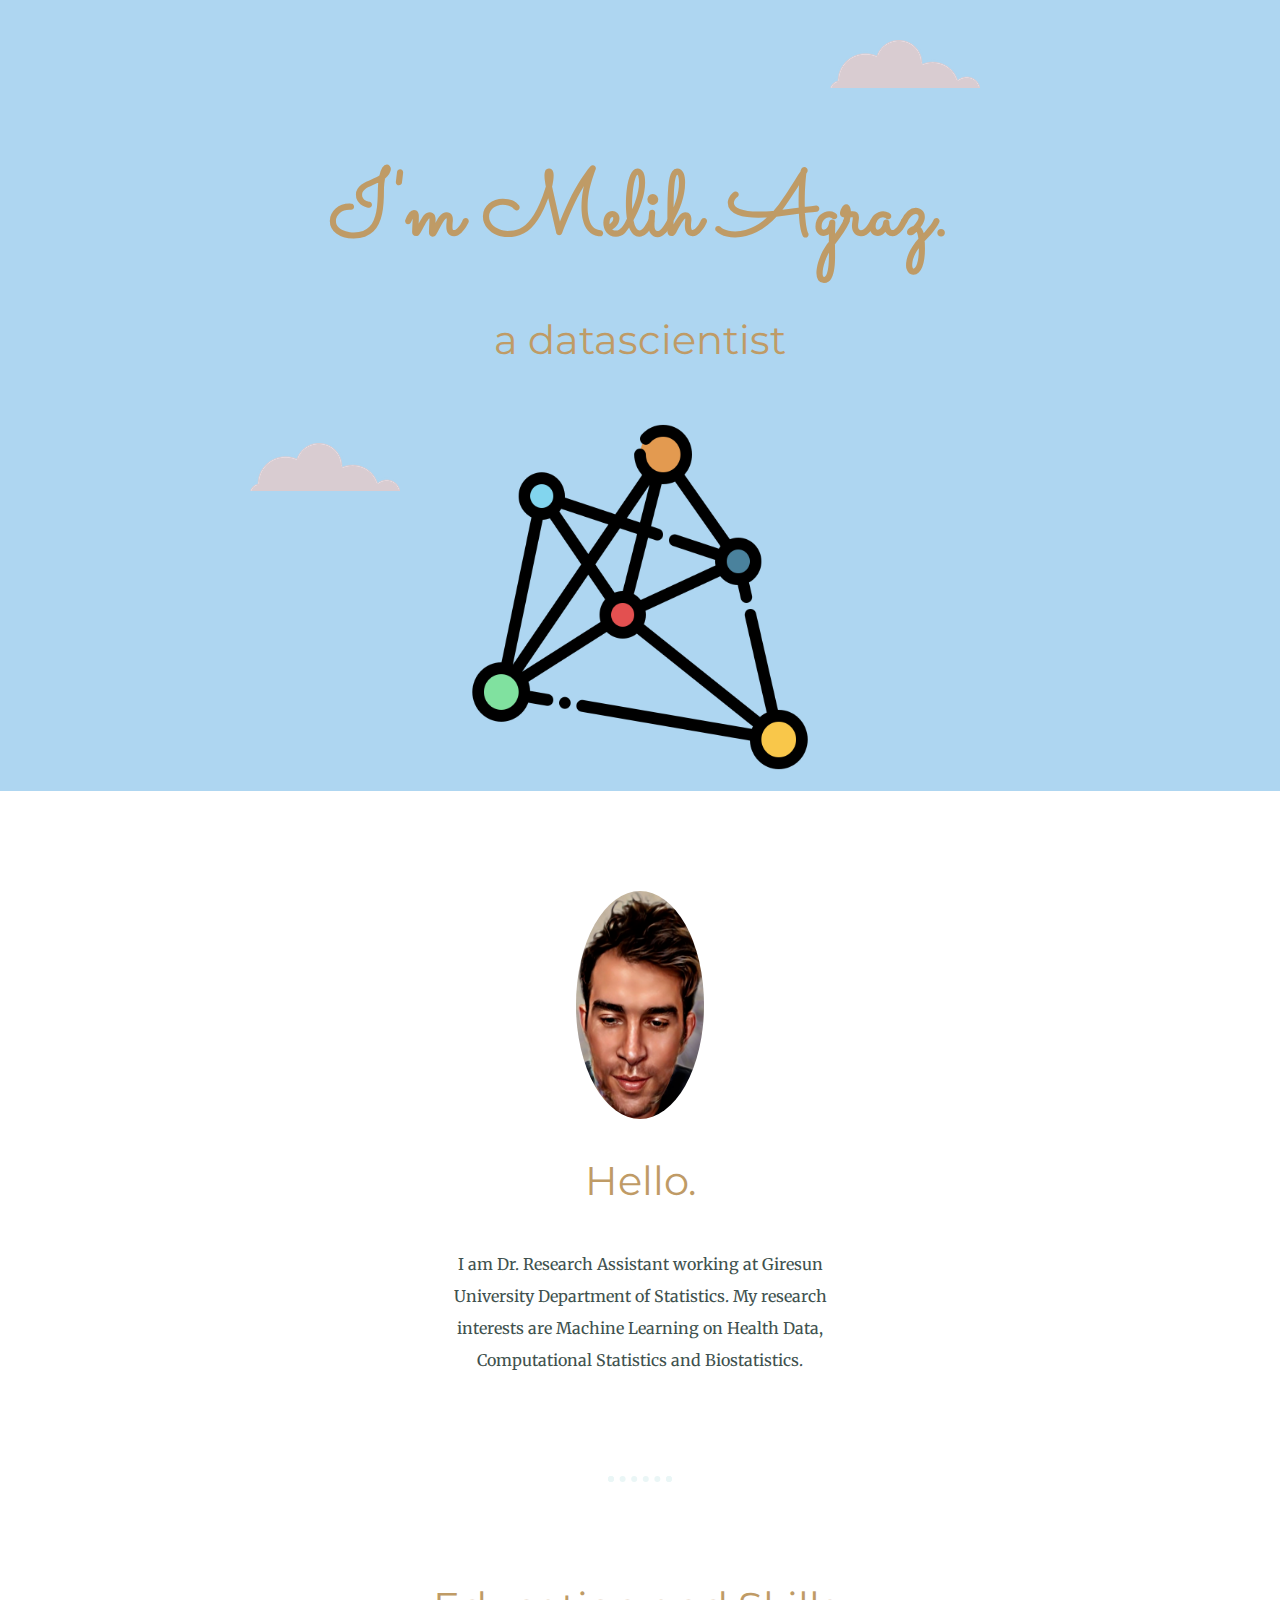
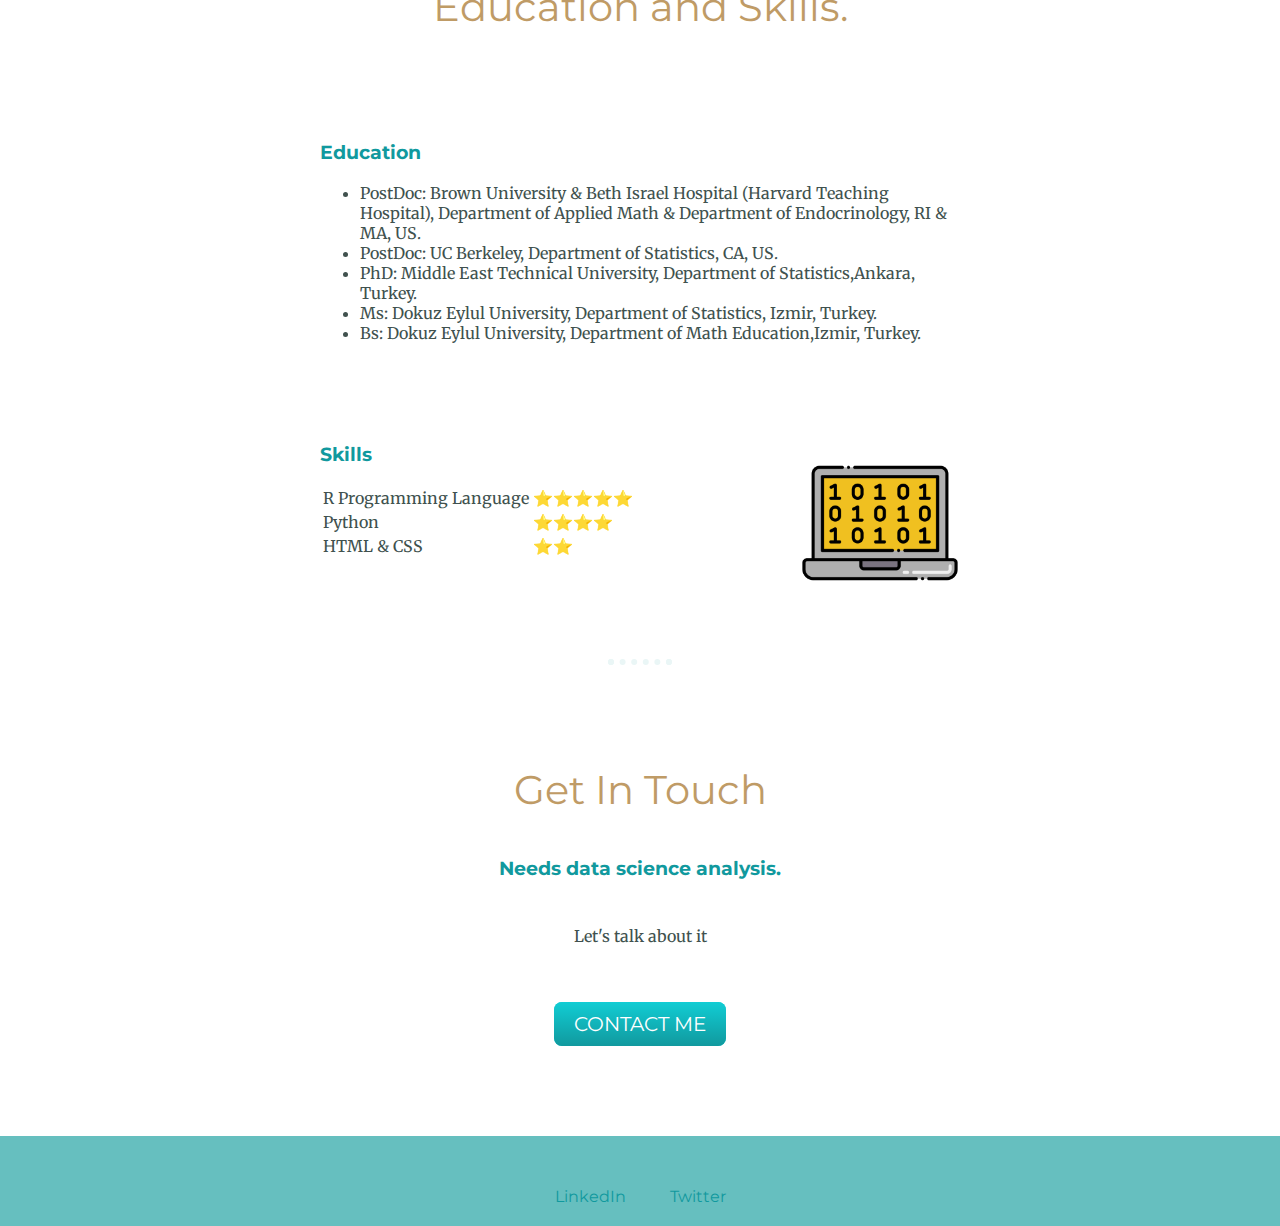
==== index.html @ b19b67b5 "Update index.html" ====
<!DOCTYPE html>
<html>

<head>
  <meta charset="utf-8">
  <title>Melih Agraz</title>
  <link rel="stylesheet" href="css/styles.css">
  <link href="https://fonts.googleapis.com/css?family=Merriweather|Montserrat|Sacramento" rel="stylesheet">
  <link rel="icon" href="images/favicon.ico">
</head>

<body>
  <div class="top-container">
    <img class="top-cloud" src="images/cloud.png" alt="cloud">
    <div class="title-text">
      <h1>I'm Melih Agraz.</h1>
      <h2>a datascientist</h2>

    </div>
    <img class="bottom-cloud" src="images/cloud.png" alt="cloud">
    <img class="mountain" src="images/mountain.png" alt="mountain-img">
  </div>

  <div class="middle-container">
    <div class="profile">
      <img class="profil" src="images/mm2.png" alt="angela-profile-img">
      <h2>Hello.</h2>
      <p class="intro">I am Dr. Research Assistant working at Giresun University Department of Statistics.
        My research interests are Machine Learning on Health Data, Computational Statistics and Biostatistics.  </p>
    </div>
    <hr>
    <div class="skills">
      <h2>Education and Skills.</h2>
      <div class="skill-row">

        <h3>Education</h3>
        <ul>
  <li> PostDoc: Brown University & Beth Israel Hospital (Harvard Teaching Hospital), Department of Applied Math & Department of Endocrinology, RI & MA, US. </li>
  <li> PostDoc: UC Berkeley, Department of Statistics, CA, US. </li>
  <li> PhD: Middle East Technical University, Department of Statistics,Ankara, Turkey. </li>
  <li> Ms: Dokuz Eylul University, Department of Statistics, Izmir, Turkey. </li>
  <li> Bs: Dokuz Eylul University, Department of Math Education,Izmir, Turkey.  </li>
</ul>

      </div>
      <div class="skill-row">
        <img class="chilli-img" src="images/programing.png" alt="chillies-img">

        <h3>Skills</h3>
        <table>
         <tr>
           <td> R Programming Language </td>
             <td> ⭐⭐⭐⭐⭐ </td>
         </tr>
         <tr>
           <td> Python </td>
             <td> ⭐⭐⭐⭐ </td>
         </tr>
         <tr>
           <td> HTML & CSS </td>
             <td> ⭐⭐ </td>
         </tr>
       </table>
      </div>
    </div>
    <hr>
    <div class="contact-me">
      <h2>Get In Touch</h2>
      <h3>Needs data science analysis.</h3>
      <p class="contact-message">Let's talk about it </p>
      <a class="btn" href="mailto:melih.agraz@giresun.edu.tr">CONTACT ME</a>
    </div>
  </div>


  <div class="bottom-container">
    <a class="footer-link" href="https://www.linkedin.com/in/melih-agraz-5a45b737">LinkedIn</a>
    <a class="footer-link" href="https://twitter.com/mlh4graz">Twitter</a>
  </div>
</body>

</html>
---- css/styles.css ----
body {
  color: #40514E;
  margin: 0;
  text-align: center;
  font-family: 'Merriweather', serif;
}

h1 {
  color: #bf9b66;
  font-size: 5.625rem;
  margin: 50px auto 0 auto;
  font-family: 'Sacramento', cursive;
}

h2 {
  color: #bf9b66;
  font-family: 'Montserrat', sans-serif;
  font-size: 2.5rem;
  font-weight: normal;
  padding-bottom: 10px;
}

h3 {
  color: #11999E;
  font-family: 'Montserrat', sans-serif;
}

p {
  line-height: 2;
}

hr {
  border: dotted #EAF6F6 6px;
  border-bottom: none;
  width: 4%;
  margin: 100px auto;
}

a{
  color: #11999E;
  font-family: 'Montserrat', sans-serif;
  margin: 10px 20px;
  text-decoration: none;
}

a:hover {
  color: #EAF6F6;
}

.top-container {
  background-color: #AED6F1 ;
  position: relative;
  padding-top: 100px;
}

.middle-container {
  margin: 100px 0;
}

.bottom-container {
  background-color: #66BFBF;
  padding: 50px 0 20px;
}

.skill-row {
  width: 50%;
  margin: 100px auto 100px auto;
  text-align: left;
}

.pro {
  text-decoration: underline;
}

.intro {
  width: 30%;
  margin: auto;
}

.contact-message {
  width: 40%;
  margin: 40px auto 60px;
}

 
.top-cloud {
  position: absolute;
  right: 300px;
  top: 40px;
}

.bottom-cloud {
  position: absolute;
  left: 250px;
  bottom: 300px;
}

.mountain {
 width: 370px;
  height: 380px;
}


.chilli-img {
  width: 25%;
  float: right;
  margin-left: 30px;
}

.profil {
  width: 10%;
 border-radius: 50%;

}

.btn {
  background: #11cdd4;
  background-image: -webkit-linear-gradient(top, #11cdd4, #11999e);
  background-image: -moz-linear-gradient(top, #11cdd4, #11999e);
  background-image: -ms-linear-gradient(top, #11cdd4, #11999e);
  background-image: -o-linear-gradient(top, #11cdd4, #11999e);
  background-image: linear-gradient(to bottom, #11cdd4, #11999e);
  -webkit-border-radius: 8;
  -moz-border-radius: 8;
  border-radius: 8px;
  font-family: 'Montserrat', sans-serif;
  color: #ffffff;
  font-size: 20px;
  padding: 10px 20px 10px 20px;
  text-decoration: none;
}

.btn:hover {
  background: #30e3cb;
  background-image: -webkit-linear-gradient(top, #30e3cb, #2bc4ad);
  background-image: -moz-linear-gradient(top, #30e3cb, #2bc4ad);
  background-image: -ms-linear-gradient(top, #30e3cb, #2bc4ad);
  background-image: -o-linear-gradient(top, #30e3cb, #2bc4ad);
  background-image: linear-gradient(to bottom, #30e3cb, #2bc4ad);
  text-decoration: none;
}
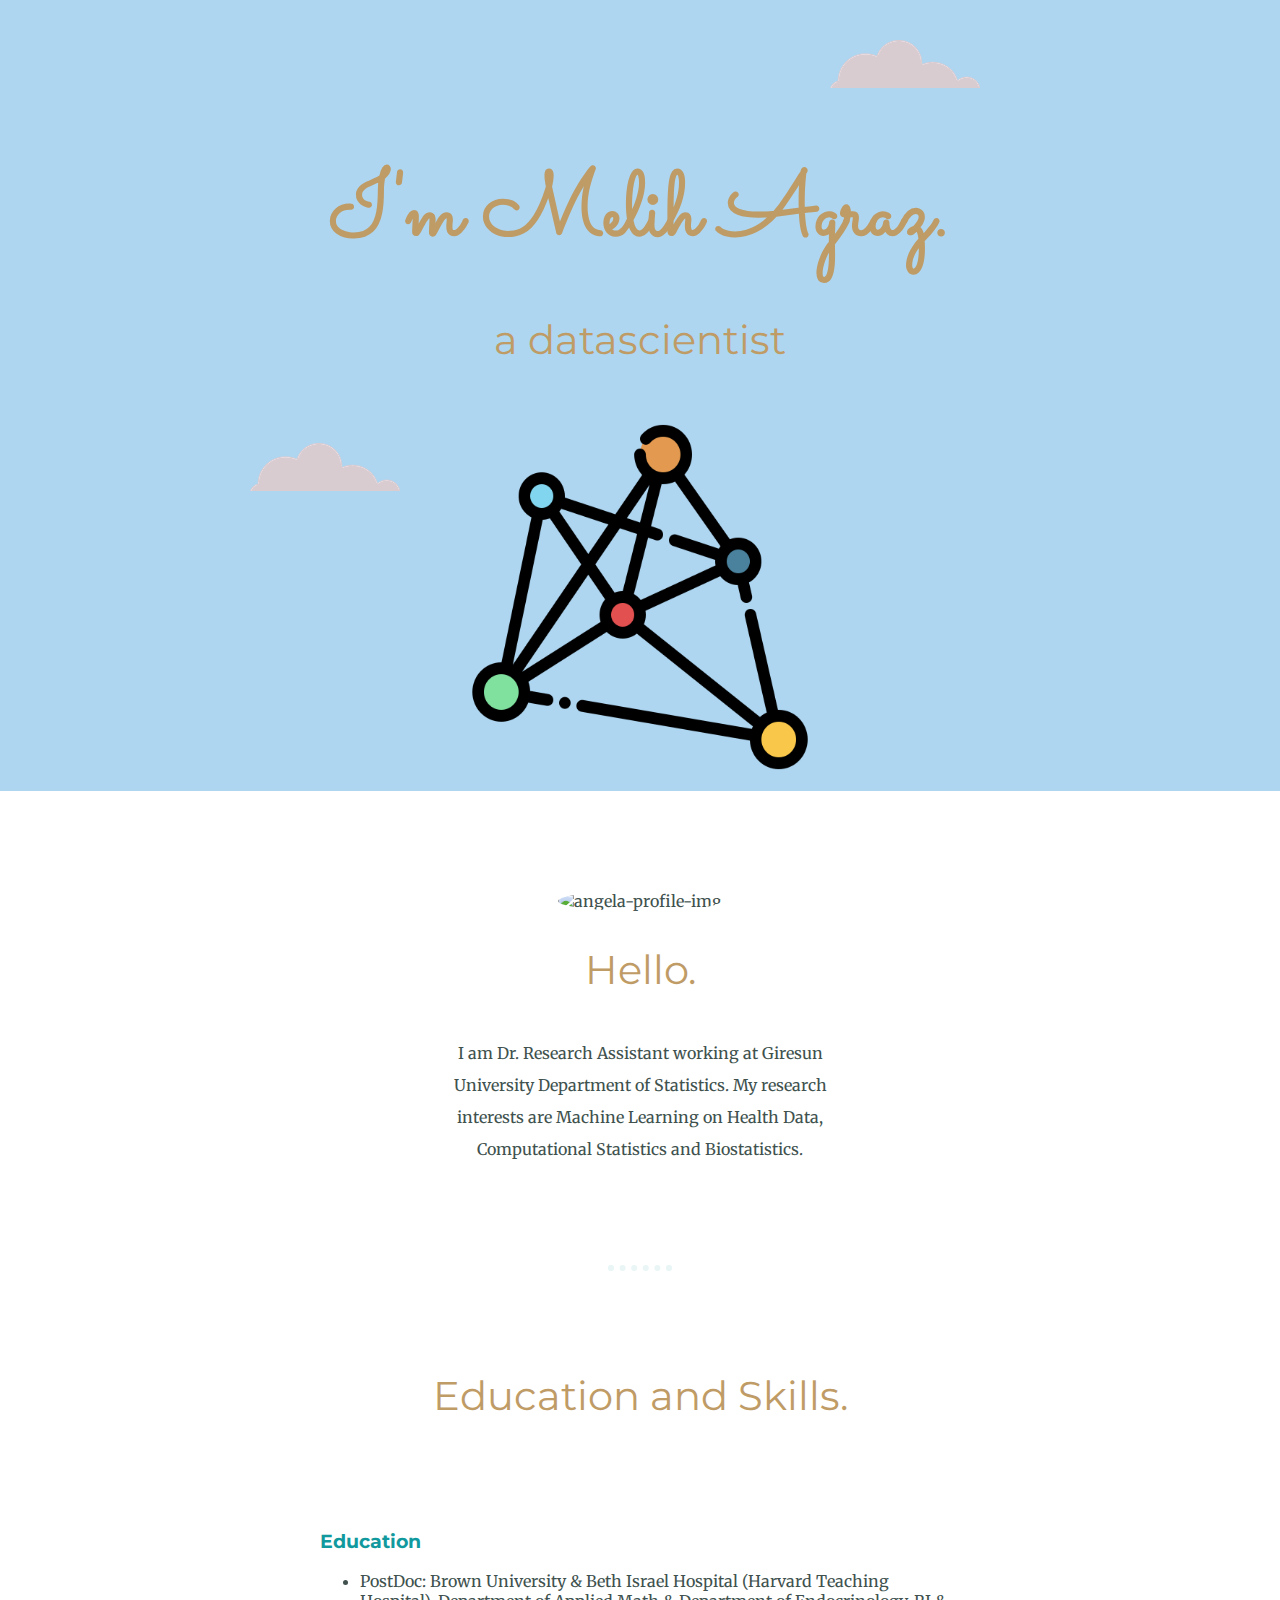
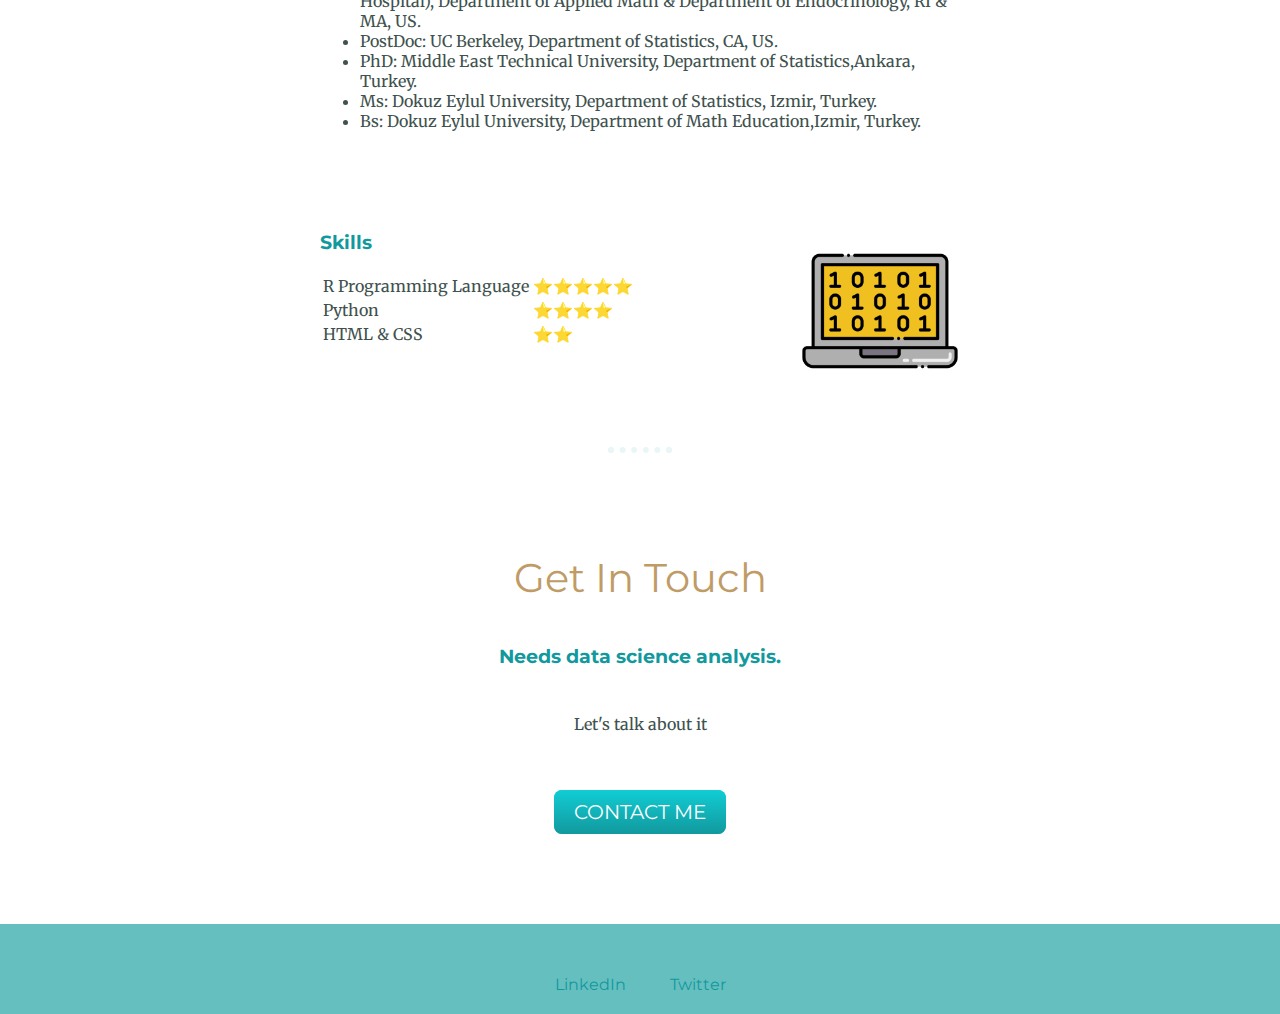
==== commit f49641c9: "Update index.html" ====
--- a/index.html
+++ b/index.html
@@ -23,7 +23,7 @@
 
   <div class="middle-container">
     <div class="profile">
-      <img class="profil" src="images/mm2.png" alt="angela-profile-img">
+      <img class="profil" src="images/melag.jpeg" alt="angela-profile-img">
       <h2>Hello.</h2>
       <p class="intro">I am Dr. Research Assistant working at Giresun University Department of Statistics.
         My research interests are Machine Learning on Health Data, Computational Statistics and Biostatistics.  </p>
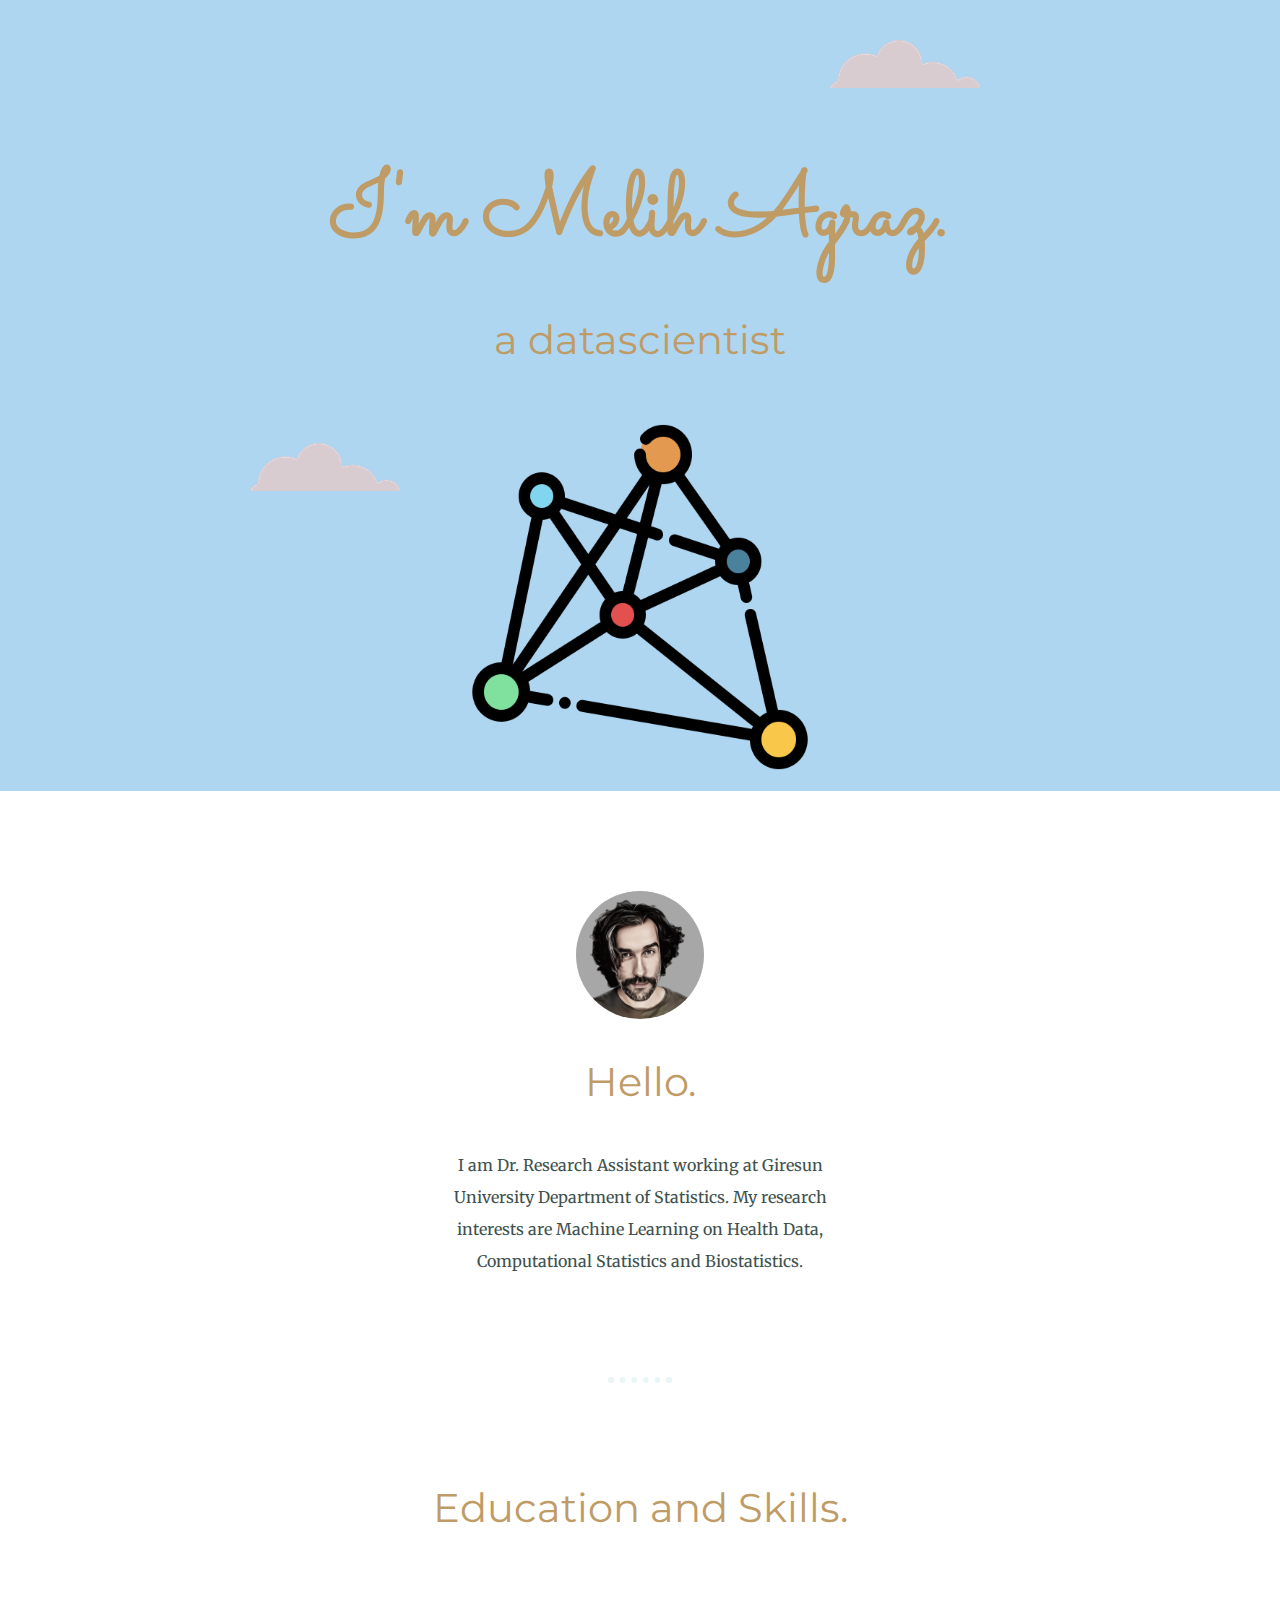
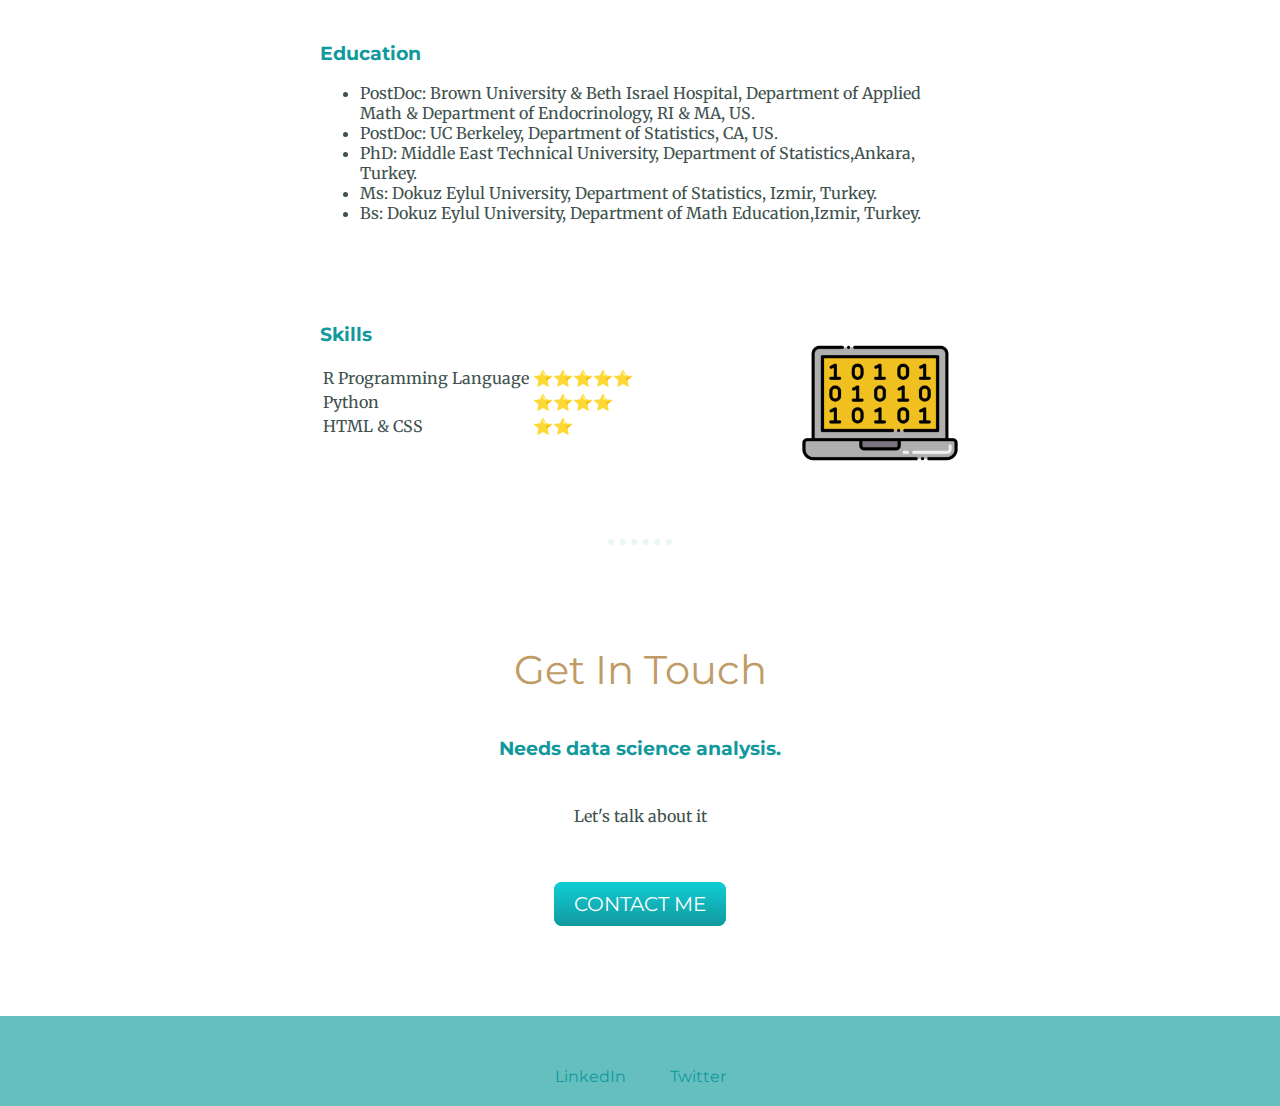
==== commit 49aafa3a: "Update index.html" ====
--- a/index.html
+++ b/index.html
@@ -35,7 +35,7 @@
 
         <h3>Education</h3>
         <ul>
-  <li> PostDoc: Brown University & Beth Israel Hospital (Harvard Teaching Hospital), Department of Applied Math & Department of Endocrinology, RI & MA, US. </li>
+  <li> PostDoc: Brown University & Beth Israel Hospital, Department of Applied Math & Department of Endocrinology, RI & MA, US. </li>
   <li> PostDoc: UC Berkeley, Department of Statistics, CA, US. </li>
   <li> PhD: Middle East Technical University, Department of Statistics,Ankara, Turkey. </li>
   <li> Ms: Dokuz Eylul University, Department of Statistics, Izmir, Turkey. </li>
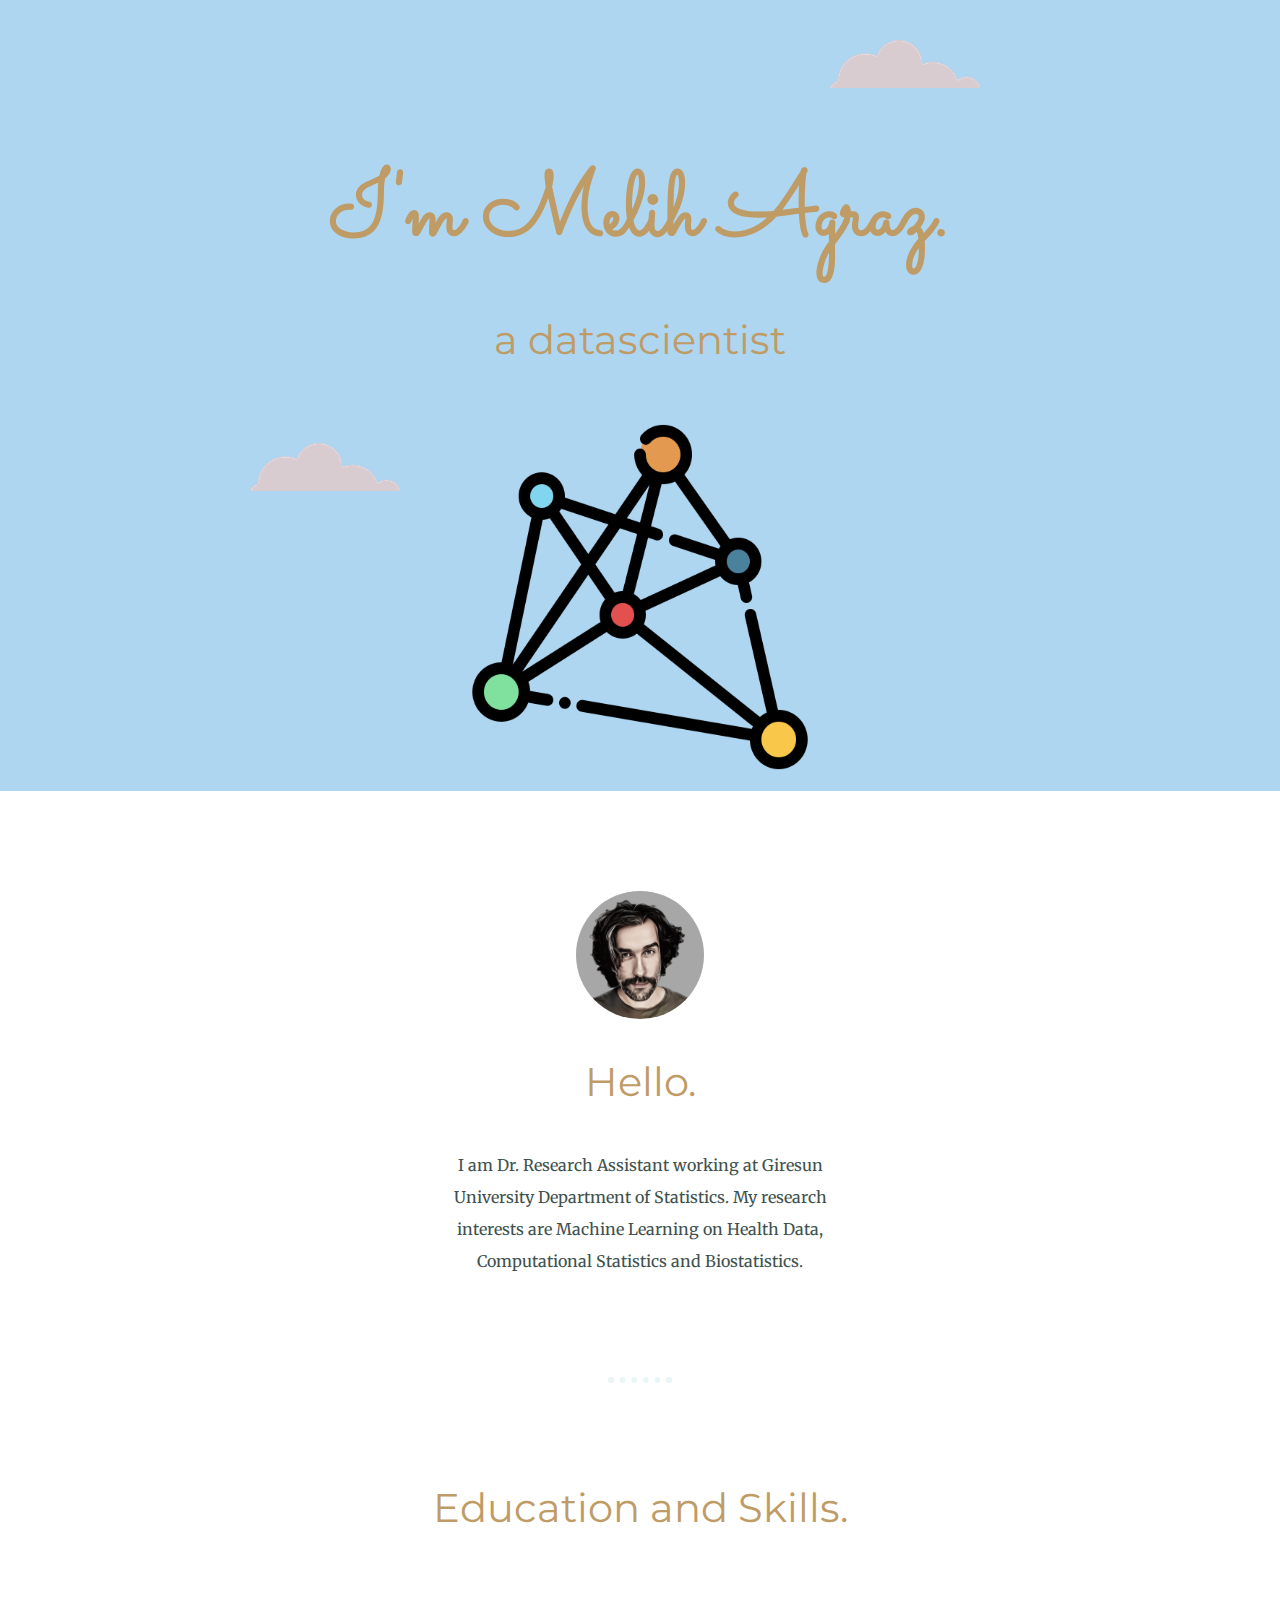
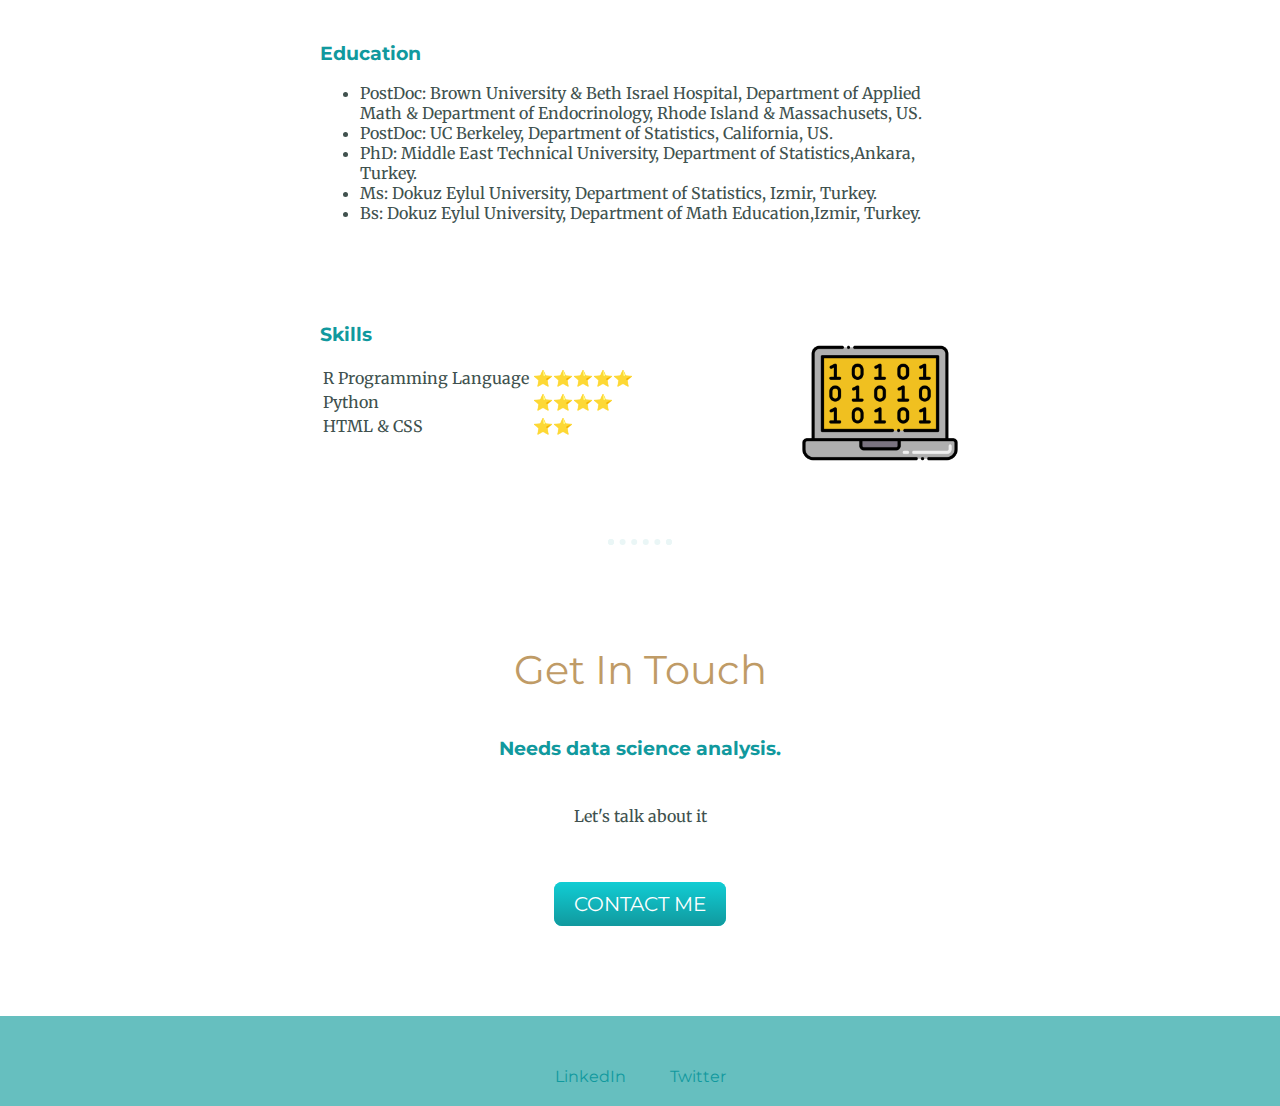
==== commit e36097e7: "Update index.html" ====
--- a/index.html
+++ b/index.html
@@ -35,8 +35,8 @@
 
         <h3>Education</h3>
         <ul>
-  <li> PostDoc: Brown University & Beth Israel Hospital, Department of Applied Math & Department of Endocrinology, RI & MA, US. </li>
-  <li> PostDoc: UC Berkeley, Department of Statistics, CA, US. </li>
+  <li> PostDoc: Brown University & Beth Israel Hospital, Department of Applied Math & Department of Endocrinology, Rhode Island & Massachusets, US. </li>
+  <li> PostDoc: UC Berkeley, Department of Statistics, California, US. </li>
   <li> PhD: Middle East Technical University, Department of Statistics,Ankara, Turkey. </li>
   <li> Ms: Dokuz Eylul University, Department of Statistics, Izmir, Turkey. </li>
   <li> Bs: Dokuz Eylul University, Department of Math Education,Izmir, Turkey.  </li>
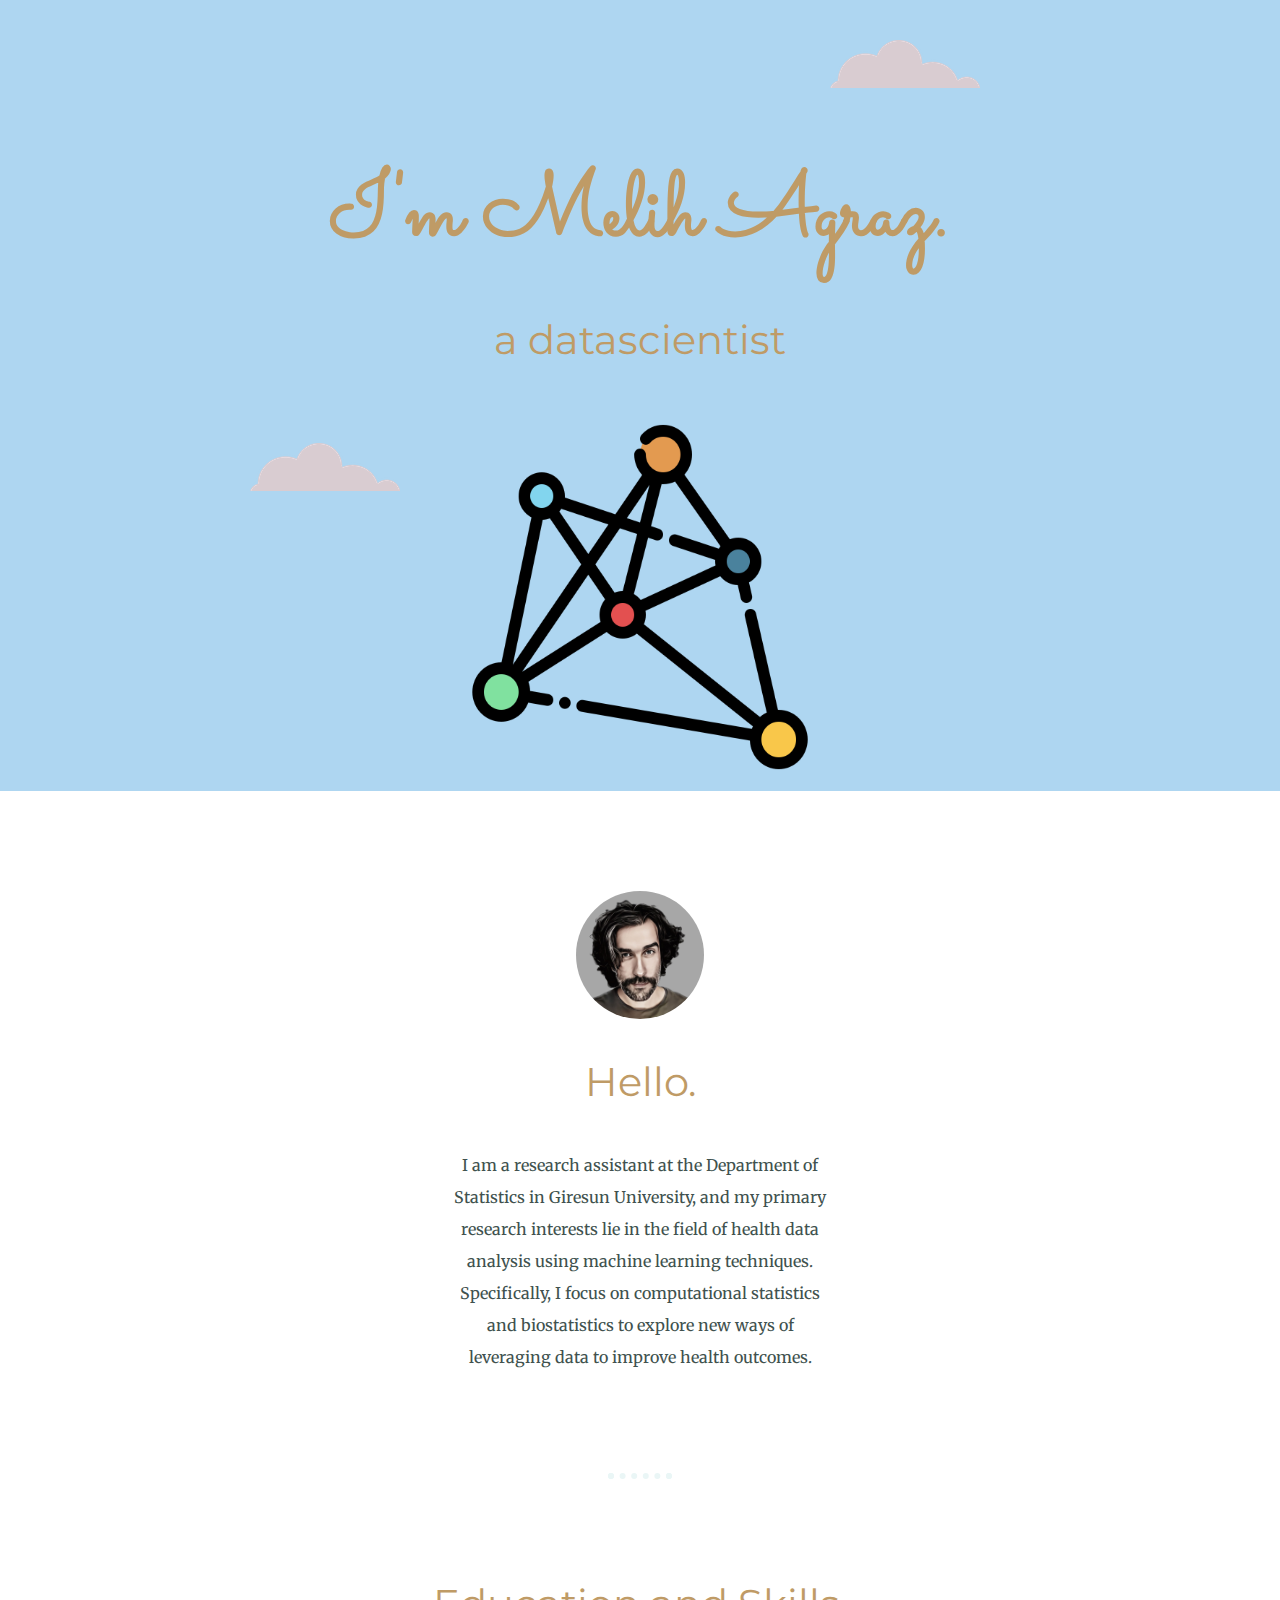
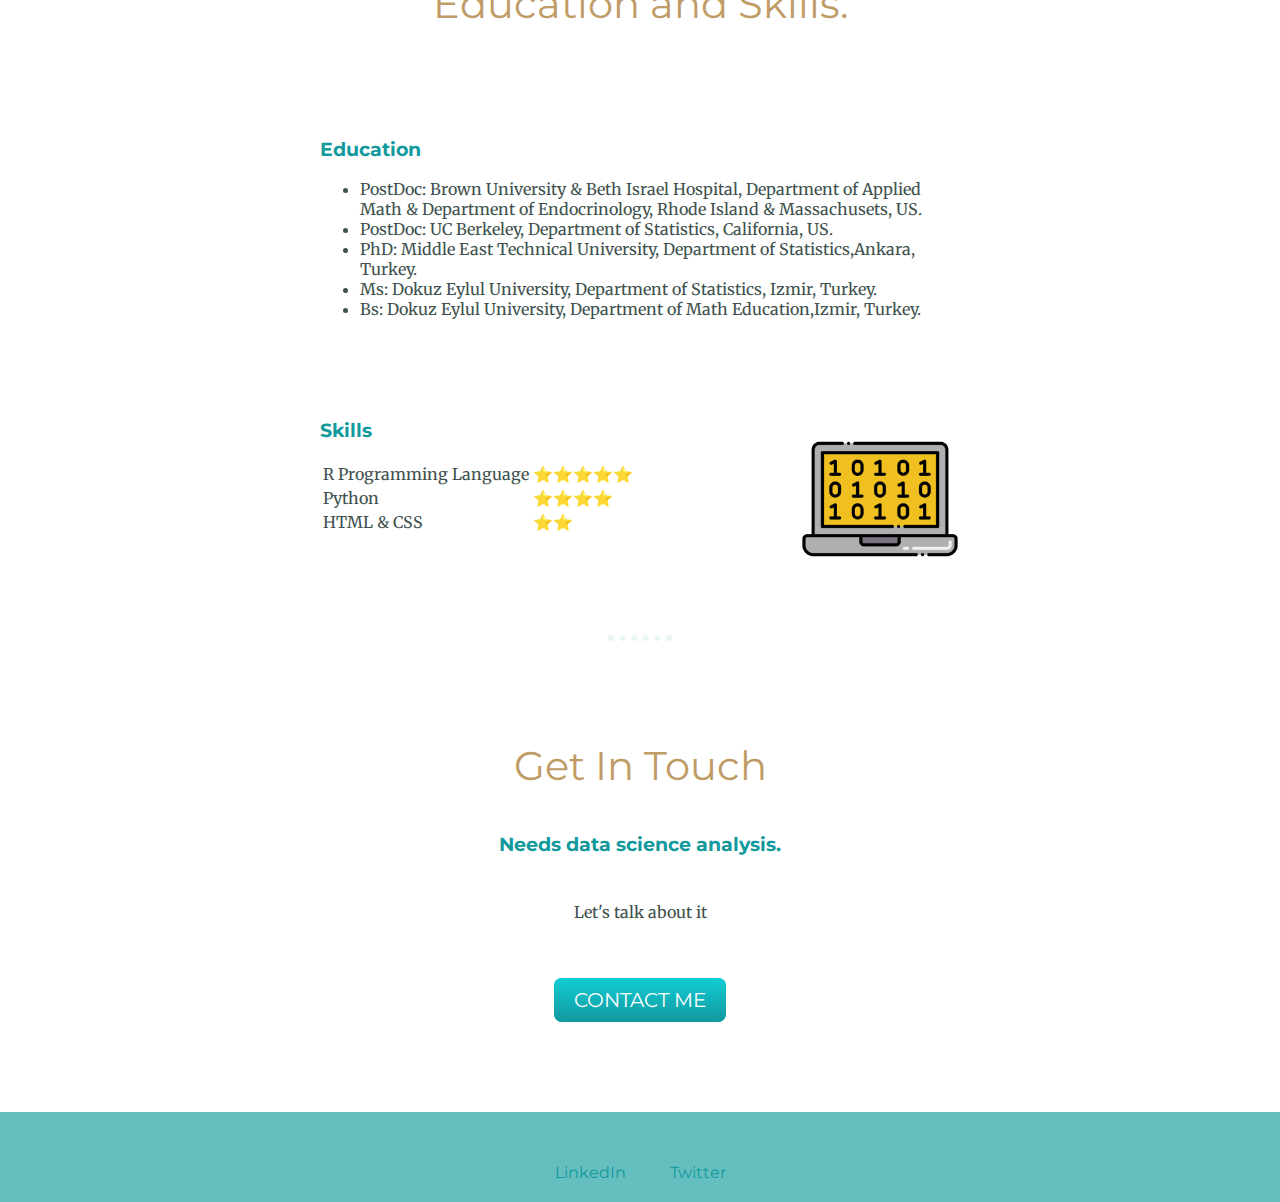
==== commit 06138cda: "Update index.html" ====
--- a/index.html
+++ b/index.html
@@ -25,8 +25,11 @@
     <div class="profile">
       <img class="profil" src="images/melag.jpeg" alt="angela-profile-img">
       <h2>Hello.</h2>
-      <p class="intro">I am Dr. Research Assistant working at Giresun University Department of Statistics.
-        My research interests are Machine Learning on Health Data, Computational Statistics and Biostatistics.  </p>
+      <p class="intro">I am a research assistant at the Department of 
+        Statistics in Giresun University, and my primary research interests 
+        lie in the field of health data analysis using machine learning techniques. 
+        Specifically, I focus on computational statistics and biostatistics to 
+        explore new ways of leveraging data to improve health outcomes. </p>
     </div>
     <hr>
     <div class="skills">
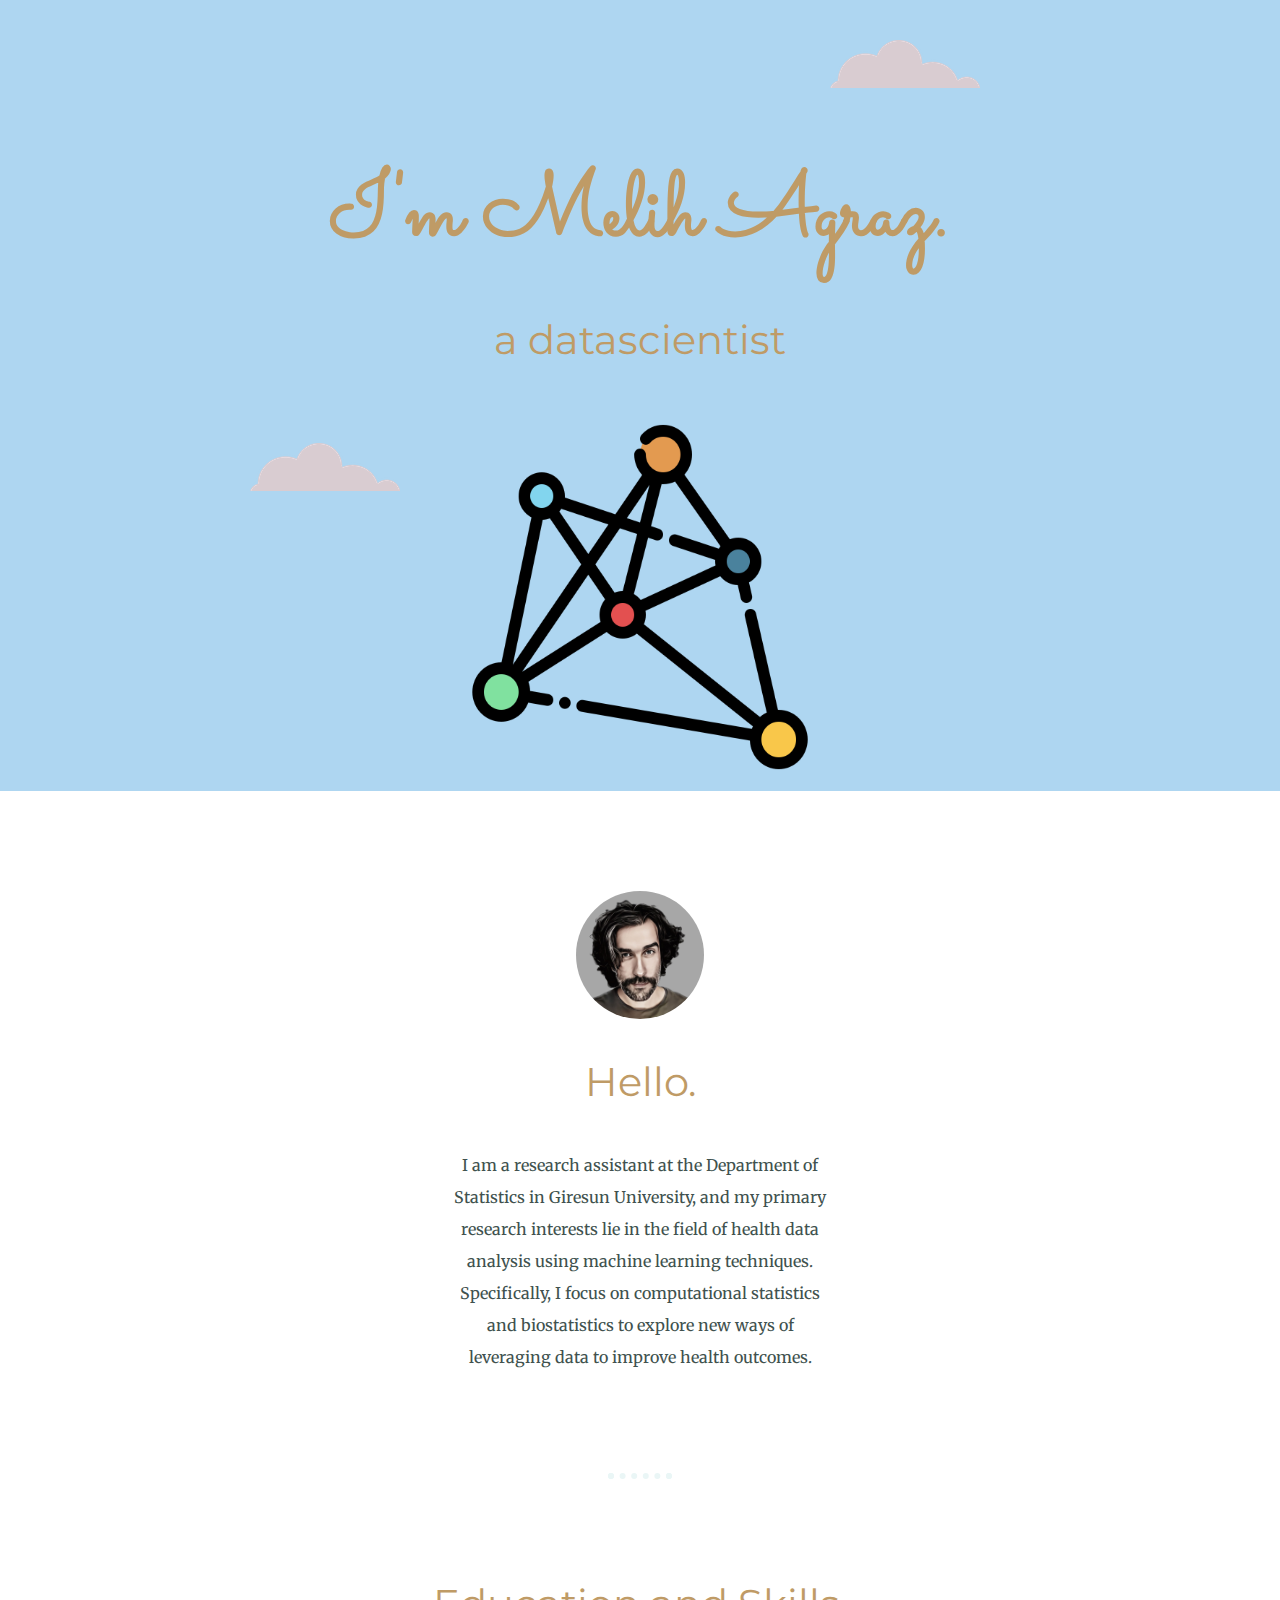
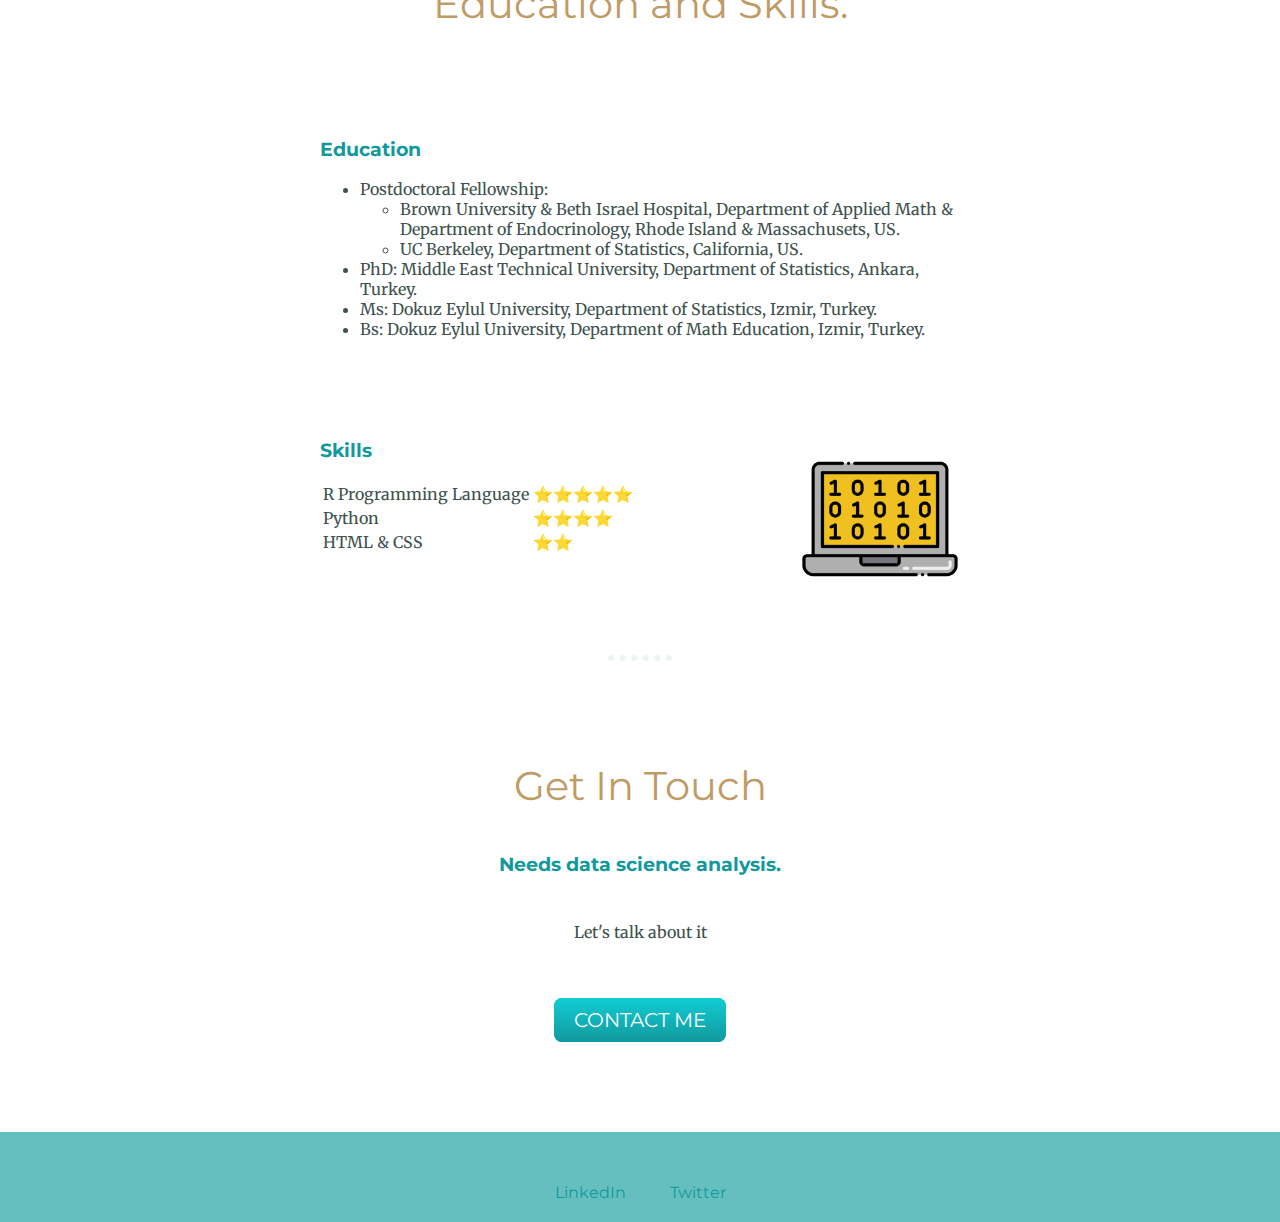
==== commit bed3b219: "Update index.html" ====
--- a/index.html
+++ b/index.html
@@ -37,12 +37,15 @@
       <div class="skill-row">
 
         <h3>Education</h3>
-        <ul>
-  <li> PostDoc: Brown University & Beth Israel Hospital, Department of Applied Math & Department of Endocrinology, Rhode Island & Massachusets, US. </li>
-  <li> PostDoc: UC Berkeley, Department of Statistics, California, US. </li>
-  <li> PhD: Middle East Technical University, Department of Statistics,Ankara, Turkey. </li>
-  <li> Ms: Dokuz Eylul University, Department of Statistics, Izmir, Turkey. </li>
-  <li> Bs: Dokuz Eylul University, Department of Math Education,Izmir, Turkey.  </li>
+<ul>
+  <li>Postdoctoral Fellowship:</li> 
+  <ul>
+    <li>Brown University & Beth Israel Hospital, Department of Applied Math & Department of Endocrinology, Rhode Island & Massachusets, US.</li>
+    <li>UC Berkeley, Department of Statistics, California, US.</li>
+  </ul>
+  <li>PhD: Middle East Technical University, Department of Statistics, Ankara, Turkey.</li>
+  <li>Ms: Dokuz Eylul University, Department of Statistics, Izmir, Turkey.</li>
+  <li>Bs: Dokuz Eylul University, Department of Math Education, Izmir, Turkey.</li>
 </ul>
 
       </div>
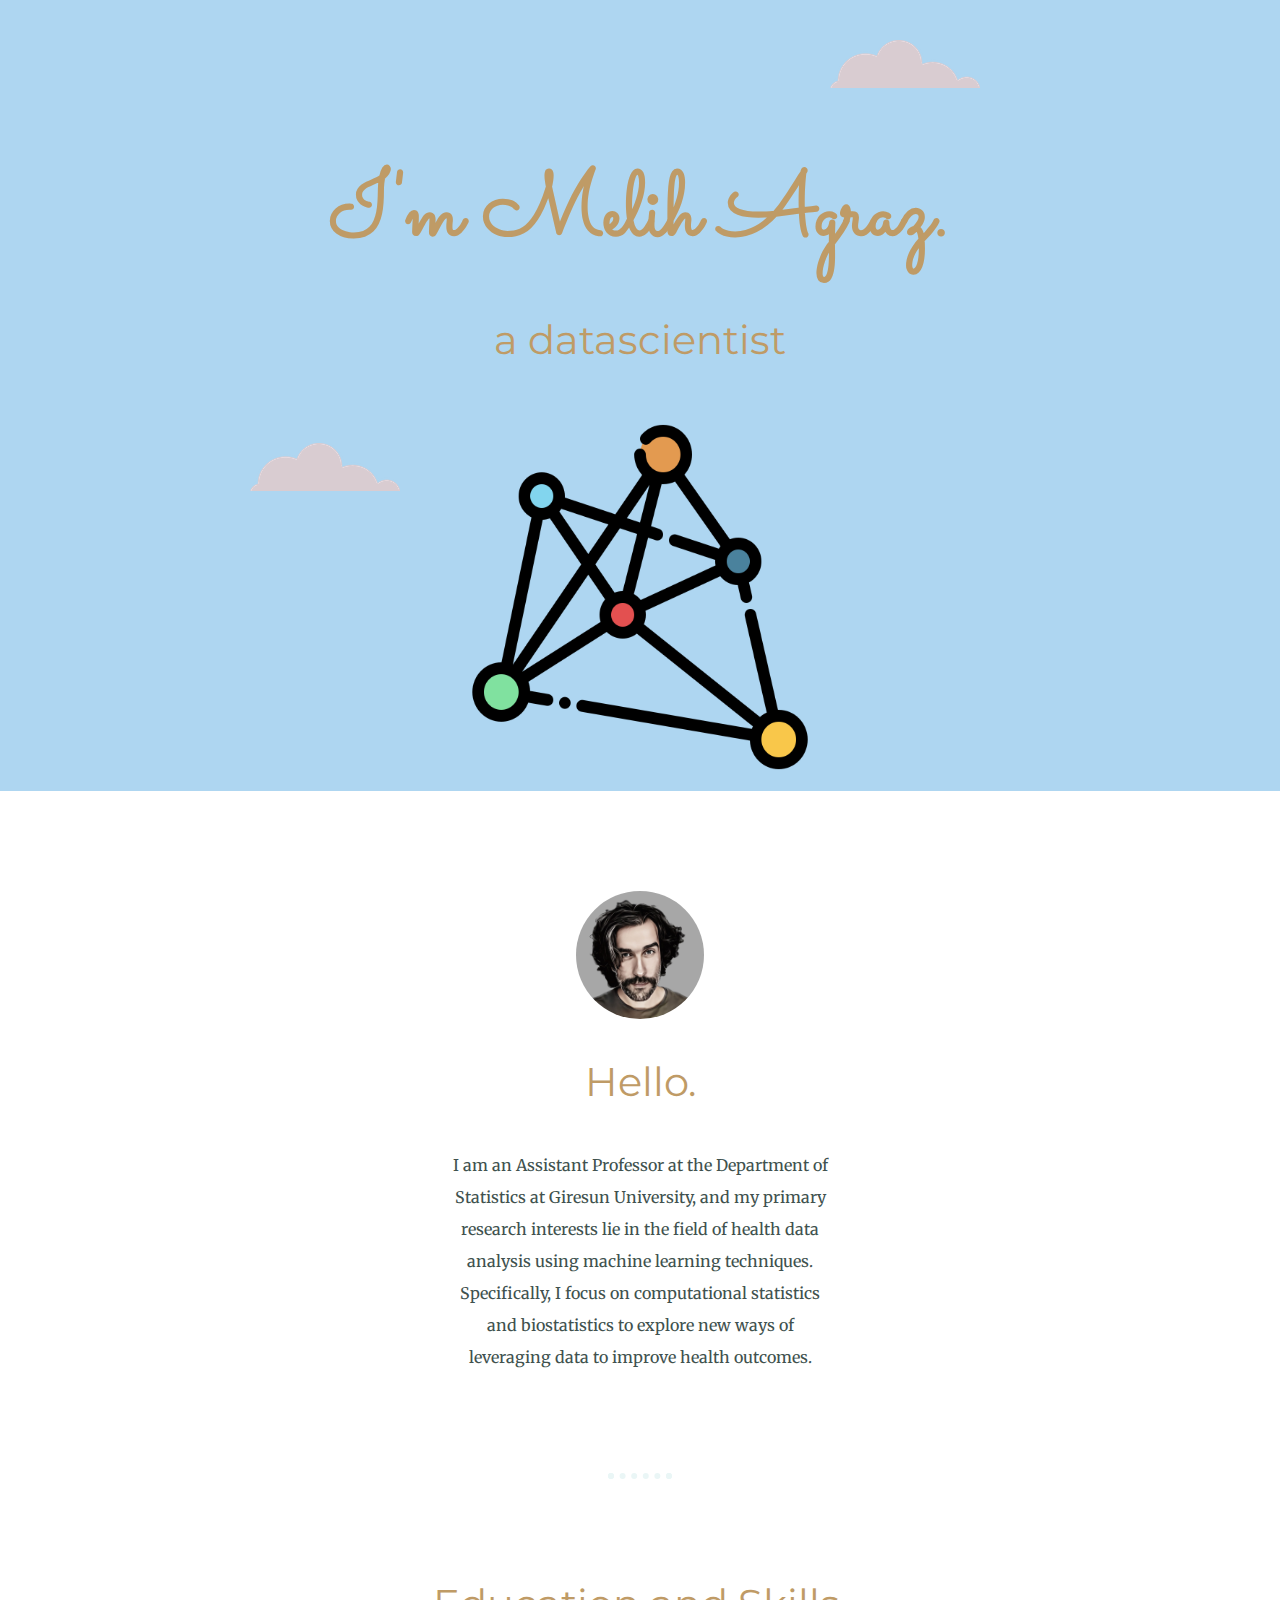
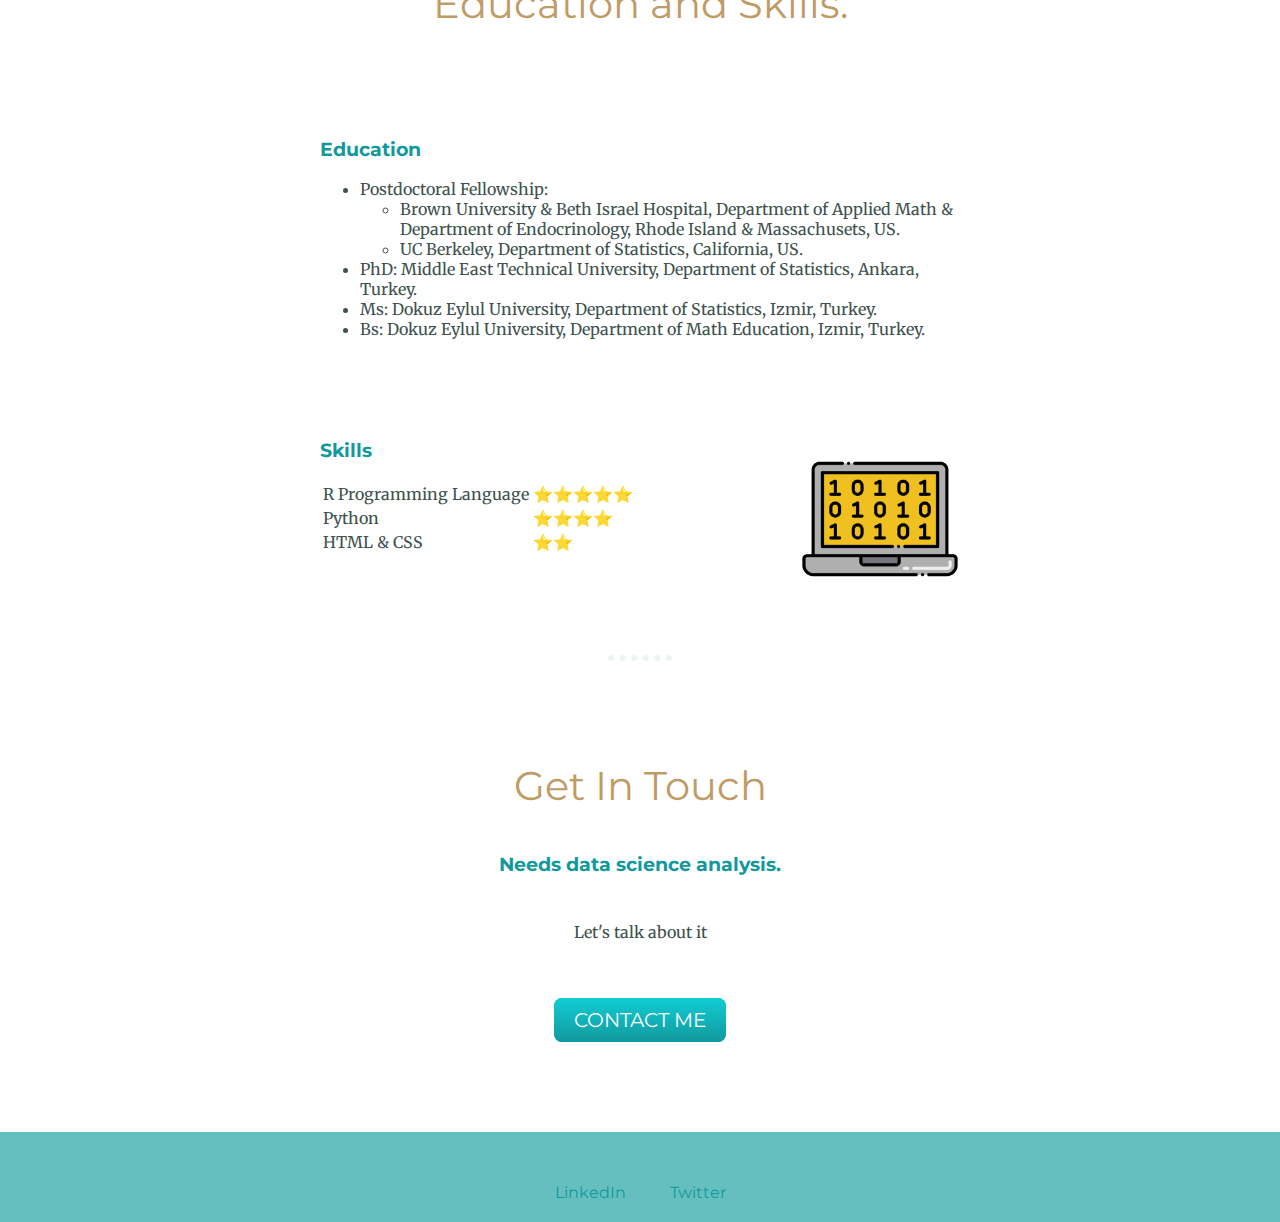
==== commit c09131a2: "Update index.html" ====
--- a/index.html
+++ b/index.html
@@ -1,21 +1,31 @@
 <!DOCTYPE html>
 <html>
-
 <head>
   <meta charset="utf-8">
   <title>Melih Agraz</title>
   <link rel="stylesheet" href="css/styles.css">
   <link href="https://fonts.googleapis.com/css?family=Merriweather|Montserrat|Sacramento" rel="stylesheet">
   <link rel="icon" href="images/favicon.ico">
+  <style>
+    /* Mobile Styles */
+    @media screen and (max-width: 600px) {
+      .top-container {
+        text-align: center;
+      }
+      .top-cloud,
+      .bottom-cloud,
+      .mountain {
+        display: none;
+      }
+    }
+  </style>
 </head>
-
 <body>
   <div class="top-container">
     <img class="top-cloud" src="images/cloud.png" alt="cloud">
     <div class="title-text">
       <h1>I'm Melih Agraz.</h1>
       <h2>a datascientist</h2>
-
     </div>
     <img class="bottom-cloud" src="images/cloud.png" alt="cloud">
     <img class="mountain" src="images/mountain.png" alt="mountain-img">
@@ -25,48 +35,41 @@
     <div class="profile">
       <img class="profil" src="images/melag.jpeg" alt="angela-profile-img">
       <h2>Hello.</h2>
-      <p class="intro">I am a research assistant at the Department of 
-        Statistics in Giresun University, and my primary research interests 
-        lie in the field of health data analysis using machine learning techniques. 
-        Specifically, I focus on computational statistics and biostatistics to 
-        explore new ways of leveraging data to improve health outcomes. </p>
+      <p class="intro">I am an Assistant Professor at the Department of Statistics at Giresun University, and my primary research interests lie in the field of health data analysis using machine learning techniques. Specifically, I focus on computational statistics and biostatistics to explore new ways of leveraging data to improve health outcomes. </p>
     </div>
     <hr>
     <div class="skills">
       <h2>Education and Skills.</h2>
       <div class="skill-row">
-
         <h3>Education</h3>
-<ul>
-  <li>Postdoctoral Fellowship:</li> 
-  <ul>
-    <li>Brown University & Beth Israel Hospital, Department of Applied Math & Department of Endocrinology, Rhode Island & Massachusets, US.</li>
-    <li>UC Berkeley, Department of Statistics, California, US.</li>
-  </ul>
-  <li>PhD: Middle East Technical University, Department of Statistics, Ankara, Turkey.</li>
-  <li>Ms: Dokuz Eylul University, Department of Statistics, Izmir, Turkey.</li>
-  <li>Bs: Dokuz Eylul University, Department of Math Education, Izmir, Turkey.</li>
-</ul>
-
+        <ul>
+          <li>Postdoctoral Fellowship:</li> 
+          <ul>
+            <li>Brown University & Beth Israel Hospital, Department of Applied Math & Department of Endocrinology, Rhode Island & Massachusets, US.</li>
+            <li>UC Berkeley, Department of Statistics, California, US.</li>
+          </ul>
+          <li>PhD: Middle East Technical University, Department of Statistics, Ankara, Turkey.</li>
+          <li>Ms: Dokuz Eylul University, Department of Statistics, Izmir, Turkey.</li>
+          <li>Bs: Dokuz Eylul University, Department of Math Education, Izmir, Turkey.</li>
+        </ul>
       </div>
       <div class="skill-row">
         <img class="chilli-img" src="images/programing.png" alt="chillies-img">
-
         <h3>Skills</h3>
         <table>
-         <tr>
-           <td> R Programming Language </td>
-             <td> ⭐⭐⭐⭐⭐ </td>
-         </tr>
-         <tr>
-           <td> Python </td>
-             <td> ⭐⭐⭐⭐ </td>
-         </tr>
-         <tr>
-           <td> HTML & CSS </td>
-             <td> ⭐⭐ </td>
-         </tr>
-       </table>
+          <tr>
+            <td> R Programming Language </td>
+            <td> ⭐⭐⭐⭐⭐ </td>
+          </tr>
+          <tr>
+            <td> Python </td>
+            <td> ⭐⭐⭐⭐ </td>
+          </tr>
+          <tr>
+            <td> HTML & CSS </td>
+            <td> ⭐⭐ </td>
+          </tr>
+        </table>
       </div>
     </div>
     <hr>
@@ -78,11 +81,9 @@
     </div>
   </div>
 
-
   <div class="bottom-container">
     <a class="footer-link" href="https://www.linkedin.com/in/melih-agraz-5a45b737">LinkedIn</a>
     <a class="footer-link" href="https://twitter.com/mlh4graz">Twitter</a>
   </div>
 </body>
-
 </html>
